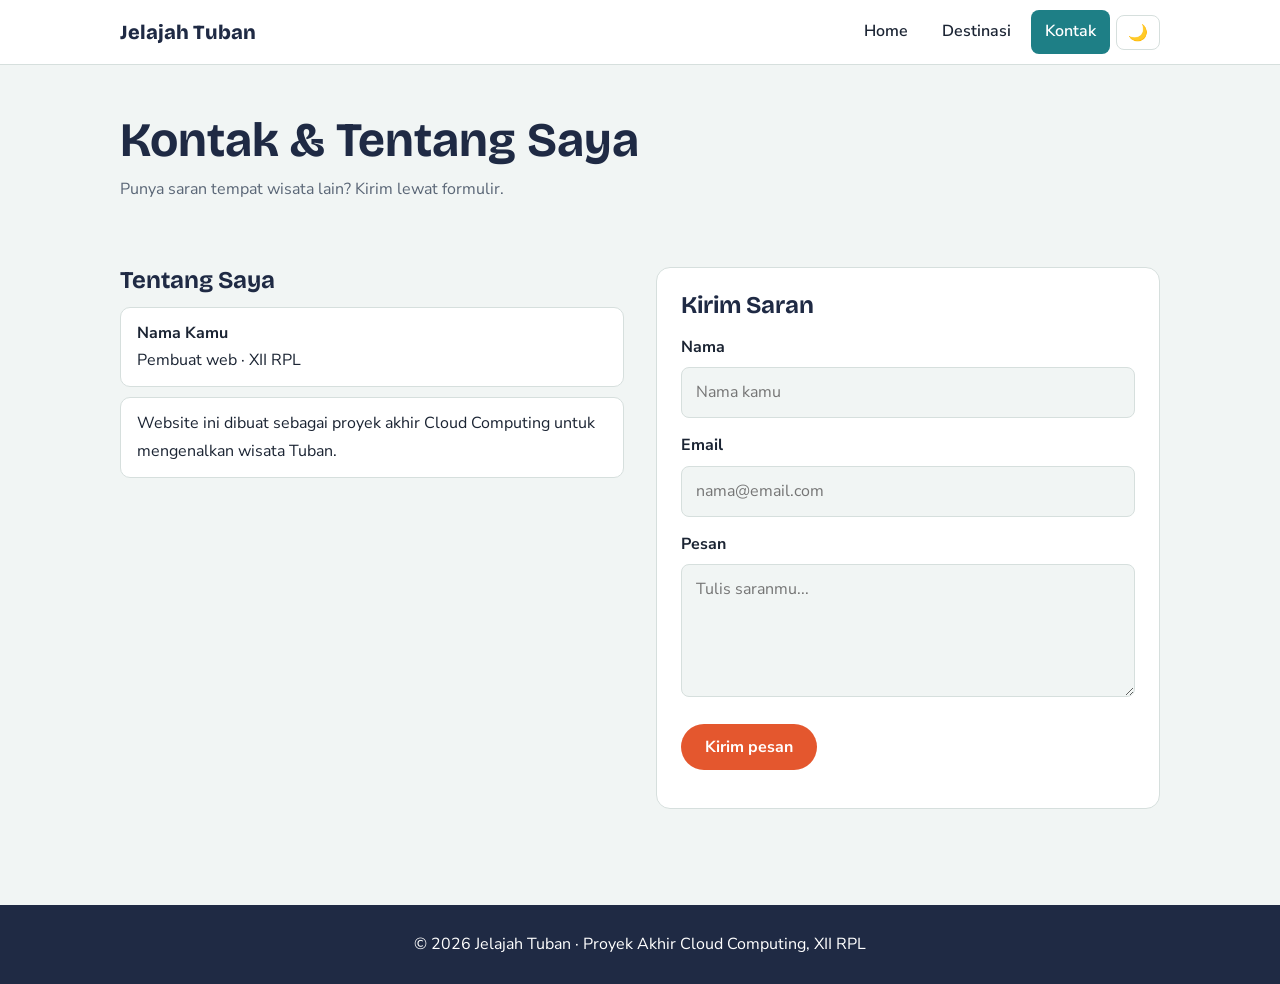
==== kontak.html @ b5493a80 "Add files via upload" ====
<!DOCTYPE html>
<html lang="id" data-theme="light">
<head>
<meta charset="UTF-8">
<meta name="viewport" content="width=device-width, initial-scale=1">
<title>Kontak | Jelajah Tuban</title>
<meta name="description" content="Panduan wisata Kabupaten Tuban, Jawa Timur.">
<link rel="preconnect" href="https://fonts.googleapis.com">
<link href="https://fonts.googleapis.com/css2?family=Bricolage+Grotesque:wght@600;800&family=Nunito+Sans:wght@400;600;700&display=swap" rel="stylesheet">
<link rel="stylesheet" href="style.css">
</head>
<body>
<header>
 <div class="wrap nav">
  <a href="index.html" class="logo">Jelajah Tuban</a>
  <ul class="menu" id="menu">
   <li><a href="index.html">Home</a></li>
   <li><a href="destinasi.html">Destinasi</a></li>
   <li><a href="kontak.html" class="active">Kontak</a></li>
   <li><button class="btn-icon" id="theme-toggle" aria-label="Ganti mode terang/gelap">🌙</button></li>
  </ul>
  <button class="btn-icon" id="hamburger" aria-label="Buka menu" aria-expanded="false">☰</button>
 </div>
</header>
<main><div class="wrap">
 <div class="page-title">
  <h1>Kontak &amp; Tentang Saya</h1>
  <p>Punya saran tempat wisata lain? Kirim lewat formulir.</p>
 </div>
 <section class="two-col">
  <div>
   <h2>Tentang Saya</h2>
   <ul class="team">
    <li><strong>Nama Kamu</strong><br>Pembuat web · XII RPL</li>
    <li>Website ini dibuat sebagai proyek akhir Cloud Computing untuk mengenalkan wisata Tuban.</li>
   </ul>
  </div>
  <form id="form-kontak" novalidate>
   <h2>Kirim Saran</h2>
   <label for="nama">Nama</label>
   <input type="text" id="nama" name="nama" placeholder="Nama kamu">
   <label for="email">Email</label>
   <input type="email" id="email" name="email" placeholder="nama@email.com">
   <label for="pesan">Pesan</label>
   <textarea id="pesan" name="pesan" rows="4" placeholder="Tulis saranmu..."></textarea>
   <button type="submit" class="btn" style="margin-top:18px">Kirim pesan</button>
   <p id="pesan-sukses" role="status"></p>
  </form>
 </section>
</div></main>
<footer><p>© 2026 Jelajah Tuban · Proyek Akhir Cloud Computing, XII RPL</p></footer>
<script src="script.js"></script>
</body>
</html>
---- style.css ----
:root{--bg:#f1f5f4;--card:#fff;--text:#1b2433;--muted:#5a6676;--primary:#1f2a44;--accent:#1e7f86;--hot:#e4572e;--line:#d6dfdd}
[data-theme="dark"]{--bg:#0f1624;--card:#18223a;--text:#e8edf5;--muted:#9fb0c6;--primary:#8fd3d8;--accent:#4fb8bf;--hot:#ff8a65;--line:#2a3856}
*{box-sizing:border-box;margin:0;padding:0}
html{scroll-behavior:smooth}
body{font-family:'Nunito Sans',system-ui,sans-serif;background:var(--bg);color:var(--text);line-height:1.7;transition:background .3s,color .3s}
h1,h2,h3{font-family:'Bricolage Grotesque','Nunito Sans',sans-serif;line-height:1.15;color:var(--primary)}
a{color:inherit}
:focus-visible{outline:3px solid var(--hot);outline-offset:2px}
.wrap{max-width:1080px;margin:0 auto;padding:0 20px}

/* Navbar */
header{position:sticky;top:0;z-index:10;background:var(--card);border-bottom:1px solid var(--line)}
.nav{display:flex;align-items:center;justify-content:space-between;height:64px}
.logo{font-family:'Bricolage Grotesque',sans-serif;font-weight:800;font-size:1.25rem;text-decoration:none;color:var(--primary)}
.menu{display:flex;gap:6px;list-style:none;align-items:center}
.menu a{display:block;padding:8px 14px;border-radius:8px;text-decoration:none;font-weight:600}
.menu a:hover,.menu a.active{background:var(--accent);color:#fff}
.btn-icon{background:none;border:1px solid var(--line);color:var(--text);border-radius:8px;padding:7px 11px;cursor:pointer;font-size:1rem}
#hamburger{display:none}

/* Hero */
.hero{background:linear-gradient(160deg,#1f2a44 0%,#1e7f86 100%);color:#fff;padding:90px 0 120px;position:relative;overflow:hidden}
.hero h1{color:#fff;font-size:clamp(2.6rem,9vw,5.5rem);font-weight:800;letter-spacing:-.02em;max-width:11ch}
.hero p{max-width:52ch;margin:18px 0 28px;font-size:1.1rem;opacity:.92}
.hero::after{content:"";position:absolute;left:0;right:0;bottom:-1px;height:60px;background:var(--bg);clip-path:ellipse(75% 100% at 50% 100%)}
.btn{display:inline-block;background:var(--hot);color:#fff;border:0;padding:12px 24px;border-radius:999px;font-weight:700;font-size:1rem;text-decoration:none;cursor:pointer;font-family:inherit}
.btn:hover{filter:brightness(1.1)}

/* Sections */
section{padding:56px 0}
.page-title{padding:48px 0 8px}
.page-title h1{font-size:clamp(2rem,6vw,3rem)}
.page-title p{color:var(--muted);max-width:60ch;margin-top:8px}
.facts{display:grid;grid-template-columns:repeat(auto-fit,minmax(220px,1fr));gap:20px;margin-top:24px}
.fact{background:var(--card);border-left:5px solid var(--accent);padding:20px;border-radius:0 12px 12px 0}
.fact h3{font-size:1.1rem;margin-bottom:6px}
.fact p{color:var(--muted);font-size:.95rem}

/* Filter + kartu destinasi */
.filters{display:flex;flex-wrap:wrap;gap:10px;margin:24px 0}
.filters button{border:1px solid var(--accent);background:transparent;color:var(--text);padding:8px 18px;border-radius:999px;cursor:pointer;font-weight:600;font-family:inherit}
.filters button.active{background:var(--accent);color:#fff}
.grid{display:grid;grid-template-columns:repeat(auto-fill,minmax(280px,1fr));gap:24px}
.card{background:var(--card);border-radius:14px;overflow:hidden;border:1px solid var(--line)}
.thumb{height:190px;background:linear-gradient(135deg,var(--accent),var(--primary));display:flex;align-items:center;justify-content:center;font-size:3rem}
.thumb img{width:100%;height:100%;object-fit:cover;display:block}
.card-body{padding:18px}
.tag{display:inline-block;font-size:.8rem;font-weight:700;color:#fff;background:var(--hot);padding:2px 10px;border-radius:999px;margin-bottom:8px}
.card h3{font-size:1.25rem;margin-bottom:6px}
.card p{color:var(--muted);font-size:.95rem}
.card.hide{display:none}

/* Form */
.two-col{display:grid;grid-template-columns:1fr 1fr;gap:32px}
form{background:var(--card);border:1px solid var(--line);padding:24px;border-radius:14px}
label{display:block;font-weight:700;margin:14px 0 6px}
input,textarea{width:100%;padding:11px 14px;border:1px solid var(--line);border-radius:8px;background:var(--bg);color:var(--text);font:inherit}
.team{list-style:none;margin-top:12px}
.team li{background:var(--card);border:1px solid var(--line);padding:12px 16px;border-radius:10px;margin-bottom:10px}
#pesan-sukses{margin-top:14px;color:var(--accent);font-weight:700}

footer{background:var(--primary);color:#fff;text-align:center;padding:26px 20px;margin-top:40px}
[data-theme="dark"] footer{background:#0a101c;color:var(--muted)}

/* Responsif */
@media(max-width:768px){
 #hamburger{display:inline-block}
 .menu{display:none;position:absolute;top:64px;left:0;right:0;background:var(--card);flex-direction:column;align-items:stretch;padding:10px 20px;border-bottom:1px solid var(--line)}
 .menu.open{display:flex}
 .two-col{grid-template-columns:1fr}
 .hero{padding:60px 0 90px}
}
@media(prefers-reduced-motion:reduce){*{transition:none!important;scroll-behavior:auto!important}}
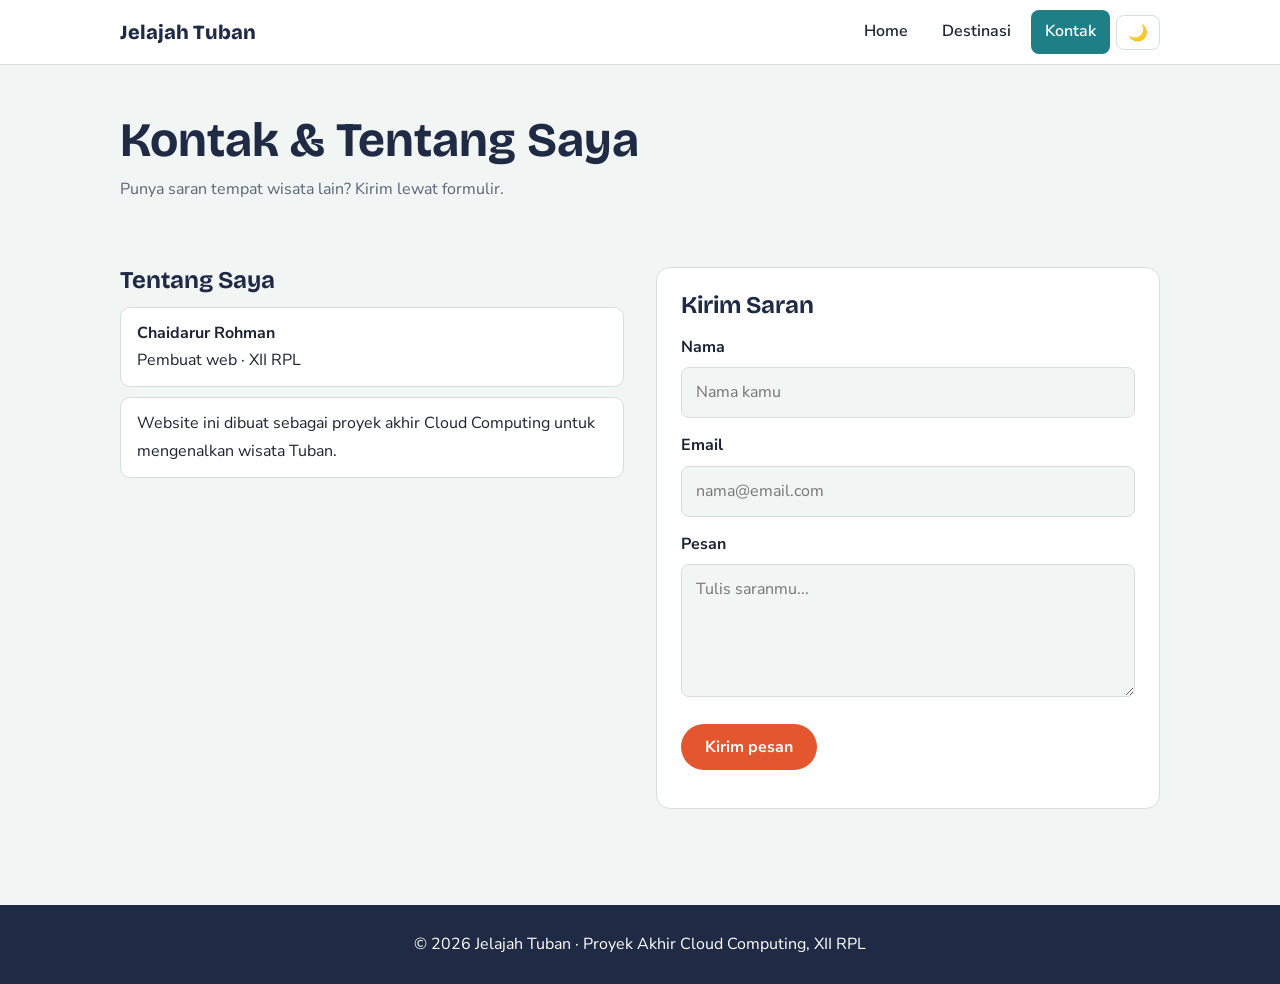
==== commit 07162496: "Update kontak.html" ====
--- a/kontak.html
+++ b/kontak.html
@@ -31,7 +31,7 @@
   <div>
    <h2>Tentang Saya</h2>
    <ul class="team">
-    <li><strong>Nama Kamu</strong><br>Pembuat web · XII RPL</li>
+    <li><strong>Chaidarur Rohman</strong><br>Pembuat web · XII RPL</li>
     <li>Website ini dibuat sebagai proyek akhir Cloud Computing untuk mengenalkan wisata Tuban.</li>
    </ul>
   </div>
@@ -51,4 +51,4 @@
 <footer><p>© 2026 Jelajah Tuban · Proyek Akhir Cloud Computing, XII RPL</p></footer>
 <script src="script.js"></script>
 </body>
-</html>+</html>
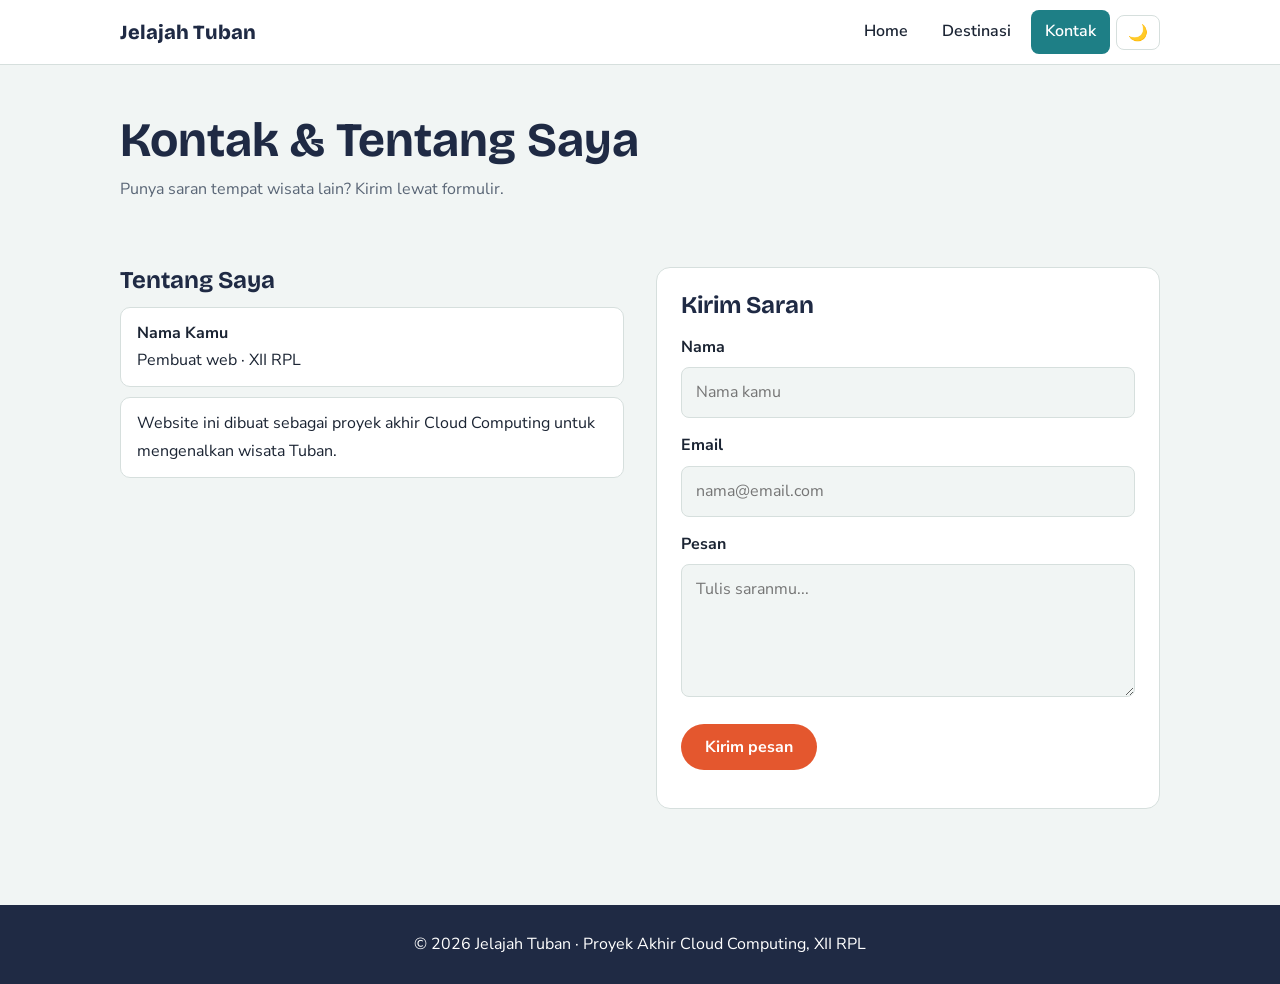
==== commit 2141cc3c: "Update contact form with hidden inputs and name change Added hidden inputs for access key and subjec" ====
--- a/kontak.html
+++ b/kontak.html
@@ -31,11 +31,14 @@
   <div>
    <h2>Tentang Saya</h2>
    <ul class="team">
-    <li><strong>Chaidarur Rohman</strong><br>Pembuat web · XII RPL</li>
+    <li><strong>Nama Kamu</strong><br>Pembuat web · XII RPL</li>
     <li>Website ini dibuat sebagai proyek akhir Cloud Computing untuk mengenalkan wisata Tuban.</li>
    </ul>
   </div>
   <form id="form-kontak" novalidate>
+   <input type="hidden" name="access_key" value="8ec1827f-3425-4ce1-abdb-a9e15b9da9f1">
+   <input type="hidden" name="subject" value="Saran baru dari web Jelajah Tuban">
+   <input type="checkbox" name="botcheck" tabindex="-1" autocomplete="off" style="display:none">
    <h2>Kirim Saran</h2>
    <label for="nama">Nama</label>
    <input type="text" id="nama" name="nama" placeholder="Nama kamu">
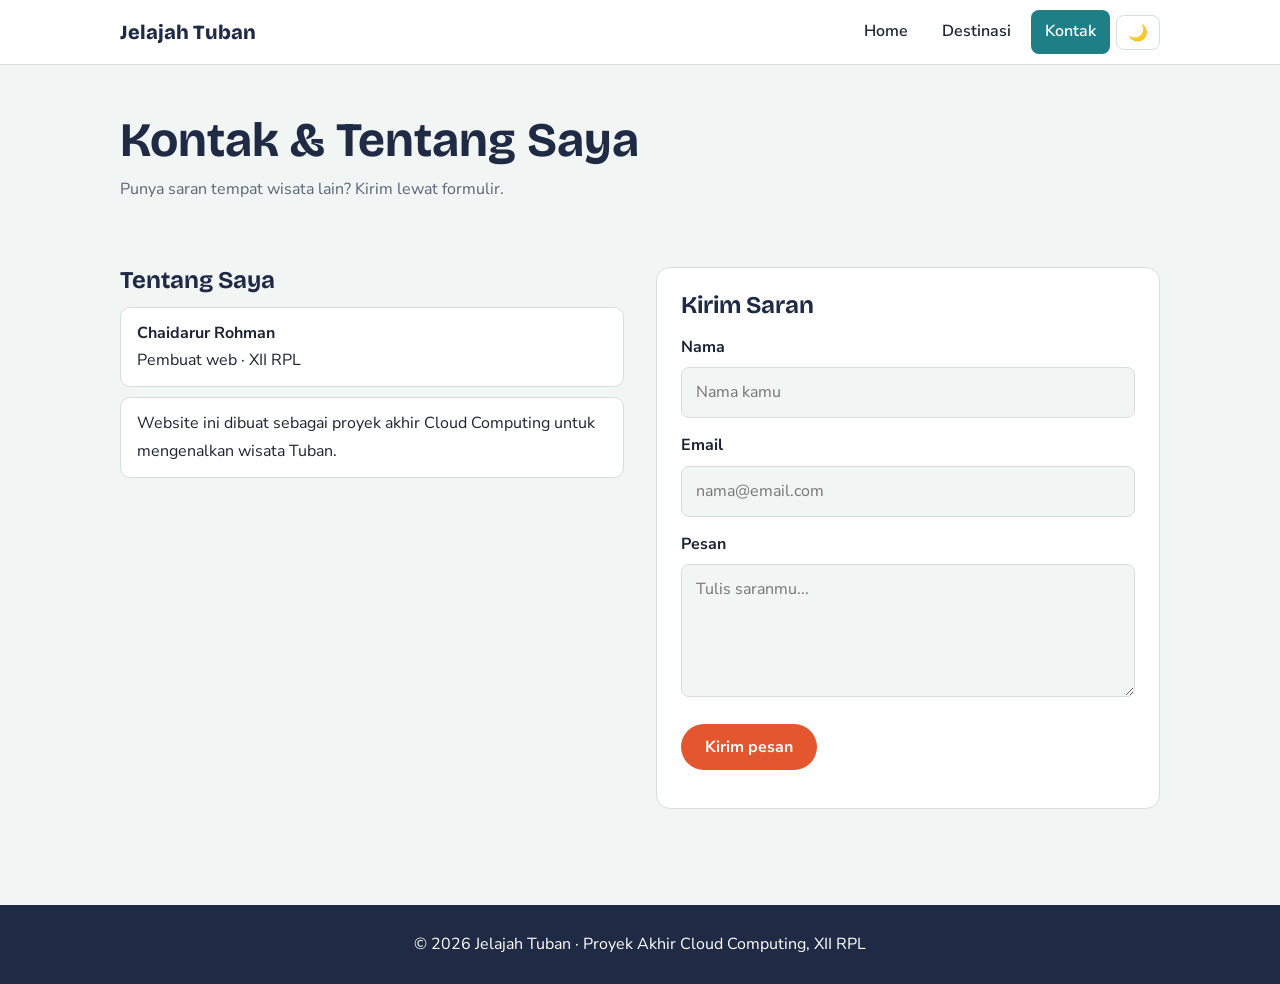
==== commit de411a3a: "Update kontak.html" ====
--- a/kontak.html
+++ b/kontak.html
@@ -31,7 +31,7 @@
   <div>
    <h2>Tentang Saya</h2>
    <ul class="team">
-    <li><strong>Nama Kamu</strong><br>Pembuat web · XII RPL</li>
+    <li><strong>Chaidarur Rohman</strong><br>Pembuat web · XII RPL</li>
     <li>Website ini dibuat sebagai proyek akhir Cloud Computing untuk mengenalkan wisata Tuban.</li>
    </ul>
   </div>
